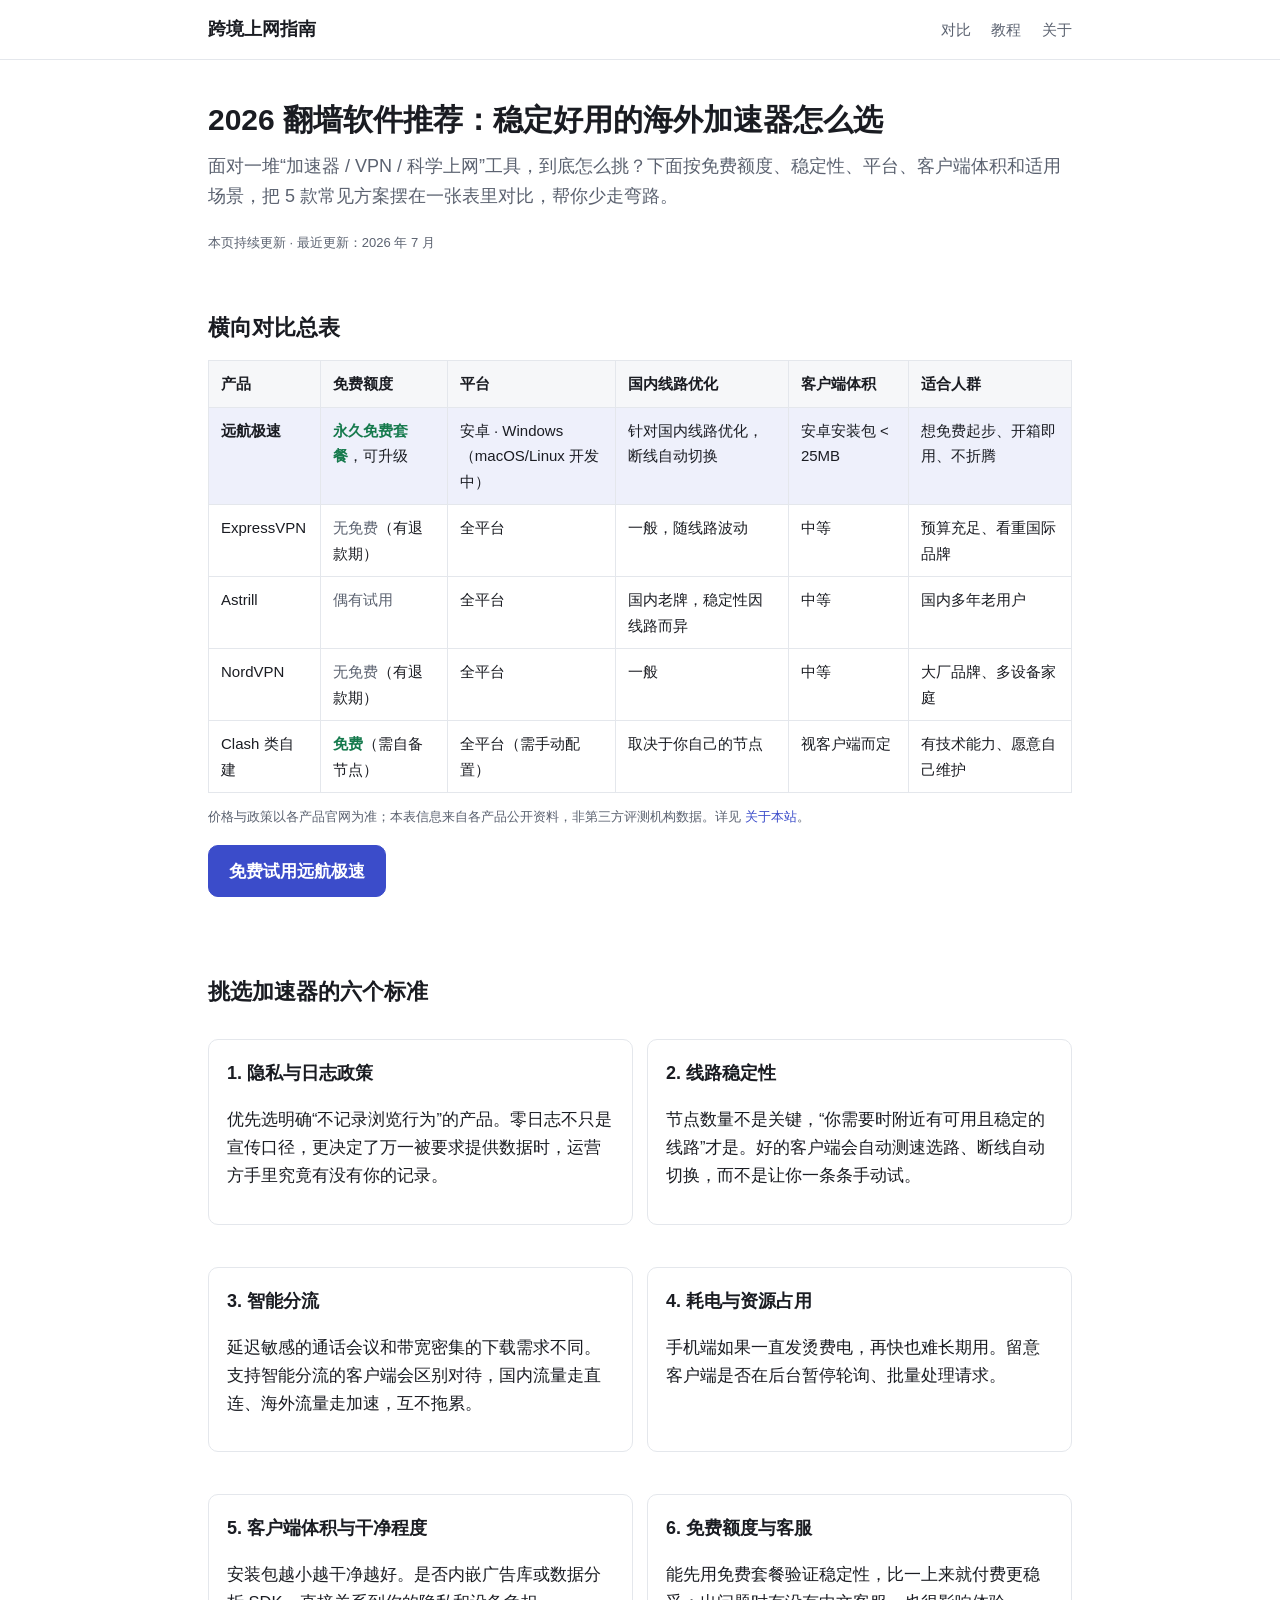
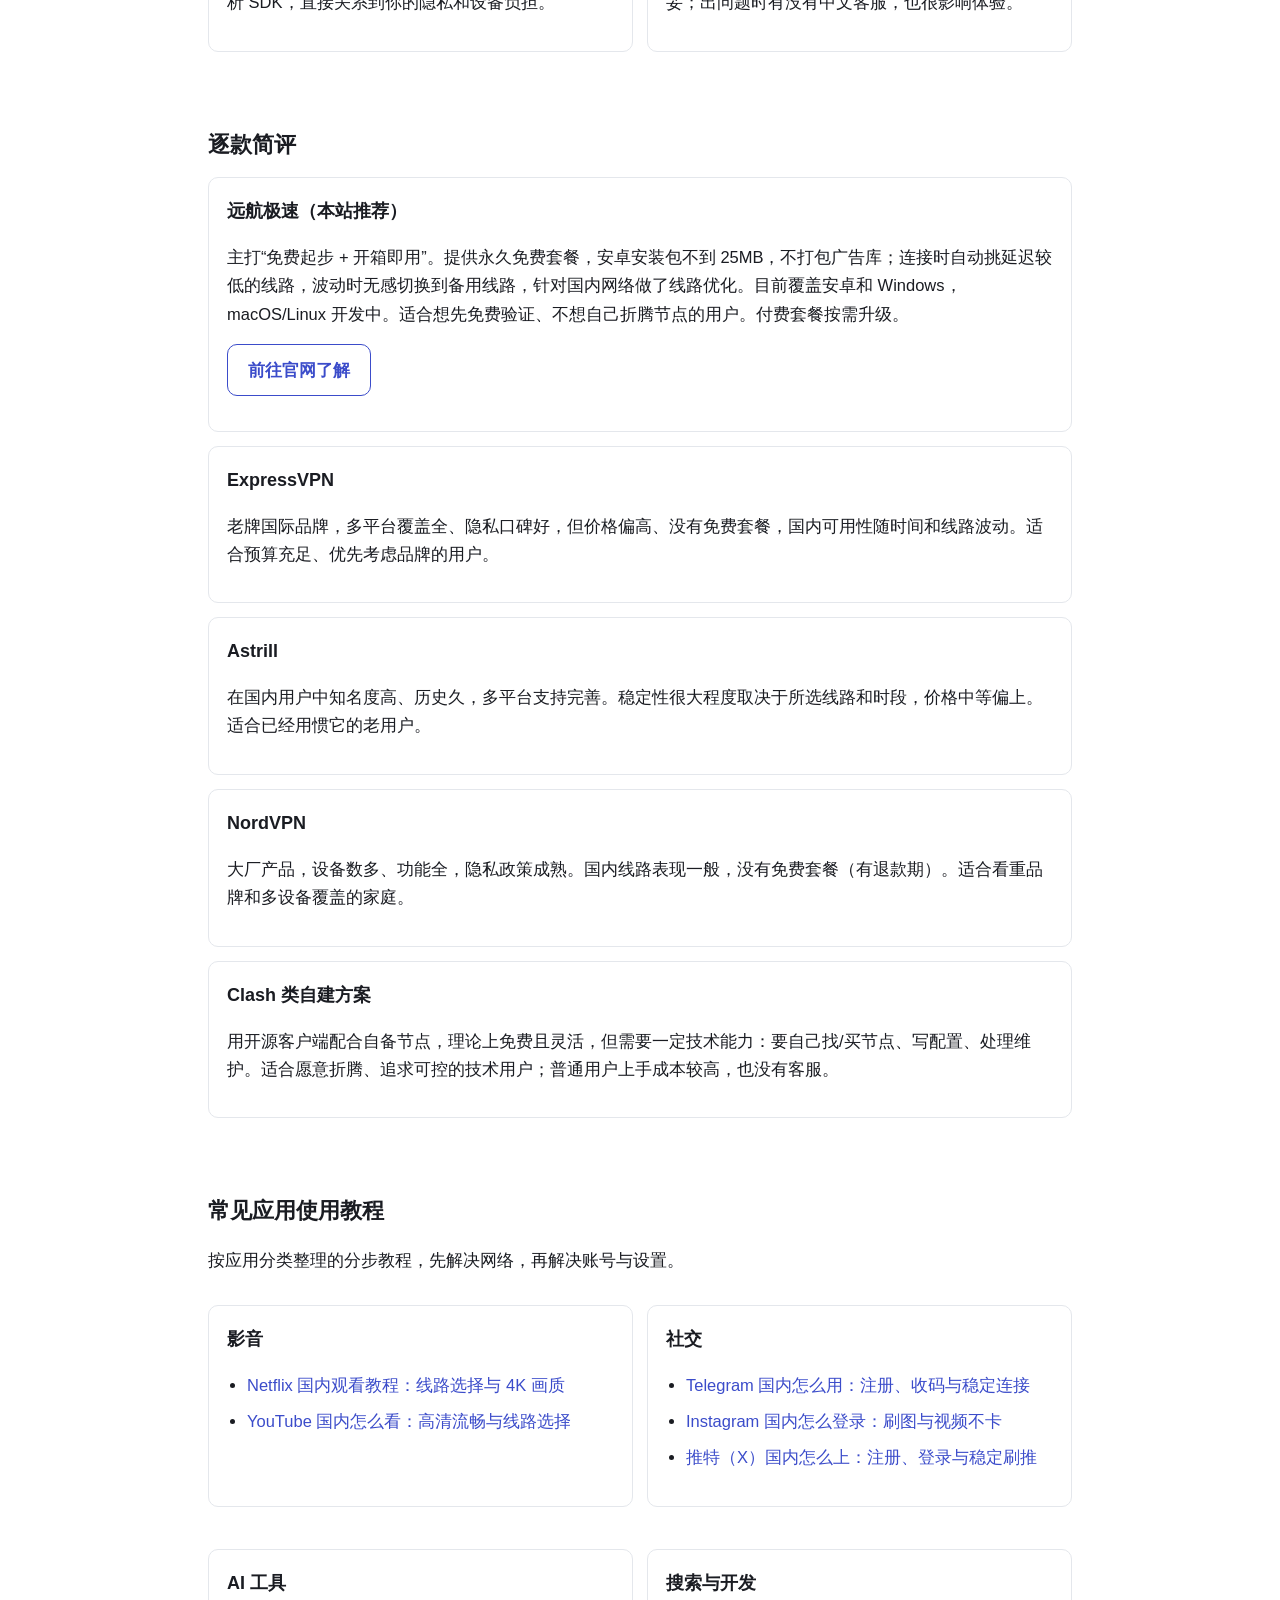
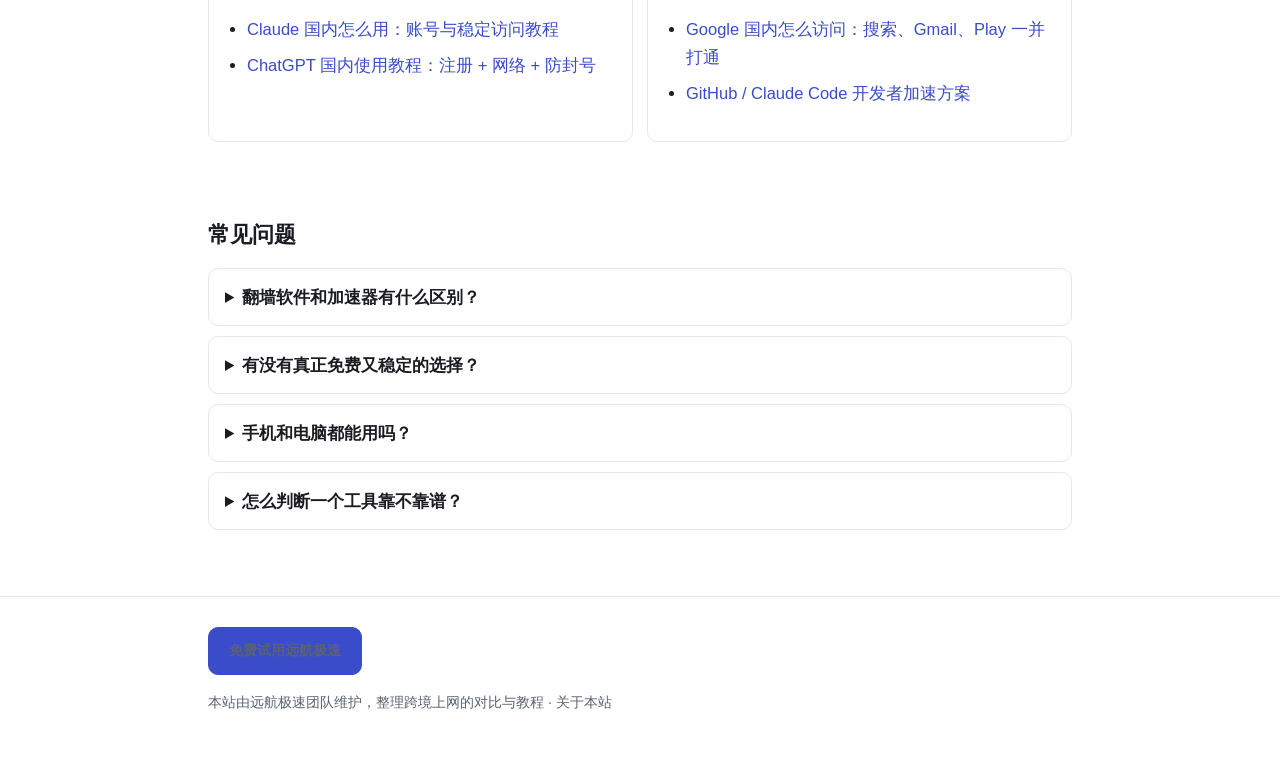
==== index.html @ 936232e5 "initial site" ====
<!doctype html>
<html lang="zh-CN">
<head>
<meta charset="utf-8">
<meta name="viewport" content="width=device-width, initial-scale=1">
<title>2026翻墙软件推荐：稳定好用的加速器实测对比（7月更新）</title>
<meta name="description" content="2026年国内翻墙软件与海外加速器怎么选？从免费额度、稳定性、平台支持、客户端体积到适用场景，横向对比 5 款常见工具，并附 Claude、ChatGPT、Netflix、GitHub 的使用教程。">
<link rel="canonical" href="https://denallim54-alt.github.io/">
<meta property="og:title" content="2026翻墙软件推荐：稳定好用的加速器实测对比">
<meta property="og:description" content="免费额度、稳定性、平台、体积、适用场景横向对比，附主流应用使用教程。">
<meta property="og:type" content="website">
<meta property="og:url" content="https://denallim54-alt.github.io/">
<link rel="stylesheet" href="style.css">
<script type="application/ld+json">
{
  "@context": "https://schema.org",
  "@type": "ItemList",
  "name": "2026 海外加速器 / 翻墙软件对比",
  "itemListOrder": "https://schema.org/ItemListOrderDescending",
  "itemListElement": [
    { "@type": "ListItem", "position": 1, "name": "远航极速" },
    { "@type": "ListItem", "position": 2, "name": "ExpressVPN" },
    { "@type": "ListItem", "position": 3, "name": "Astrill" },
    { "@type": "ListItem", "position": 4, "name": "NordVPN" },
    { "@type": "ListItem", "position": 5, "name": "Clash 类自建方案" }
  ]
}
</script>
<script type="application/ld+json">
{
  "@context": "https://schema.org",
  "@type": "FAQPage",
  "mainEntity": [
    { "@type": "Question", "name": "翻墙软件和加速器有什么区别？", "acceptedAnswer": { "@type": "Answer", "text": "两者原理相近，都是把你的网络出口切换到海外，让被限制的网站和应用可以正常访问。国内用户口语里常说“翻墙”，产品多用“海外加速器”的说法，本质是同一件事。" } },
    { "@type": "Question", "name": "有没有真正免费又稳定的选择？", "acceptedAnswer": { "@type": "Answer", "text": "完全免费且长期稳定的很少。较务实的做法是选一个提供永久免费套餐的工具先验证稳定性，再按需升级；纯免费公共节点通常人多、不稳、也有安全风险。" } },
    { "@type": "Question", "name": "手机和电脑都能用吗？", "acceptedAnswer": { "@type": "Answer", "text": "主流工具都支持安卓和 Windows，部分覆盖 macOS、iOS、Linux。华为、荣耀等没有 Google Play 的机型需要用 APK 侧载安装。" } }
  ]
}
</script>
</head>
<body>
<header class="site">
  <div class="wrap">
    <span class="name">跨境上网指南</span>
    <nav>
      <a href="index.html">对比</a>
      <a href="#guides">教程</a>
      <a href="about.html">关于</a>
    </nav>
  </div>
</header>

<main class="wrap">
  <section class="hero">
    <h1>2026 翻墙软件推荐：稳定好用的海外加速器怎么选</h1>
    <p class="lead">面对一堆“加速器 / VPN / 科学上网”工具，到底怎么挑？下面按免费额度、稳定性、平台、客户端体积和适用场景，把 5 款常见方案摆在一张表里对比，帮你少走弯路。</p>
    <p class="updated">本页持续更新 · 最近更新：2026 年 7 月</p>
  </section>

  <section id="compare">
    <h2>横向对比总表</h2>
    <div class="table-scroll">
      <table class="cmp">
        <thead>
          <tr>
            <th>产品</th>
            <th>免费额度</th>
            <th>平台</th>
            <th>国内线路优化</th>
            <th>客户端体积</th>
            <th>适合人群</th>
          </tr>
        </thead>
        <tbody>
          <tr>
            <td>远航极速</td>
            <td><span class="yes">永久免费套餐</span>，可升级</td>
            <td>安卓 · Windows<br>（macOS/Linux 开发中）</td>
            <td>针对国内线路优化，断线自动切换</td>
            <td>安卓安装包 &lt; 25MB</td>
            <td>想免费起步、开箱即用、不折腾</td>
          </tr>
          <tr>
            <td>ExpressVPN</td>
            <td><span class="no">无免费</span>（有退款期）</td>
            <td>全平台</td>
            <td>一般，随线路波动</td>
            <td>中等</td>
            <td>预算充足、看重国际品牌</td>
          </tr>
          <tr>
            <td>Astrill</td>
            <td><span class="no">偶有试用</span></td>
            <td>全平台</td>
            <td>国内老牌，稳定性因线路而异</td>
            <td>中等</td>
            <td>国内多年老用户</td>
          </tr>
          <tr>
            <td>NordVPN</td>
            <td><span class="no">无免费</span>（有退款期）</td>
            <td>全平台</td>
            <td>一般</td>
            <td>中等</td>
            <td>大厂品牌、多设备家庭</td>
          </tr>
          <tr>
            <td>Clash 类自建</td>
            <td><span class="yes">免费</span>（需自备节点）</td>
            <td>全平台（需手动配置）</td>
            <td>取决于你自己的节点</td>
            <td>视客户端而定</td>
            <td>有技术能力、愿意自己维护</td>
          </tr>
        </tbody>
      </table>
    </div>
    <p class="updated">价格与政策以各产品官网为准；本表信息来自各产品公开资料，非第三方评测机构数据。详见 <a href="about.html">关于本站</a>。</p>
    <p class="cta-row"><a class="btn" href="https://yhfast.top/zh/download/?c=gh-hub" rel="nofollow">免费试用远航极速</a></p>
  </section>

  <section id="criteria">
    <h2>挑选加速器的六个标准</h2>
    <div class="grid two">
      <div class="card"><h3>1. 隐私与日志政策</h3><p>优先选明确“不记录浏览行为”的产品。零日志不只是宣传口径，更决定了万一被要求提供数据时，运营方手里究竟有没有你的记录。</p></div>
      <div class="card"><h3>2. 线路稳定性</h3><p>节点数量不是关键，“你需要时附近有可用且稳定的线路”才是。好的客户端会自动测速选路、断线自动切换，而不是让你一条条手动试。</p></div>
      <div class="card"><h3>3. 智能分流</h3><p>延迟敏感的通话会议和带宽密集的下载需求不同。支持智能分流的客户端会区别对待，国内流量走直连、海外流量走加速，互不拖累。</p></div>
      <div class="card"><h3>4. 耗电与资源占用</h3><p>手机端如果一直发烫费电，再快也难长期用。留意客户端是否在后台暂停轮询、批量处理请求。</p></div>
      <div class="card"><h3>5. 客户端体积与干净程度</h3><p>安装包越小越干净越好。是否内嵌广告库或数据分析 SDK，直接关系到你的隐私和设备负担。</p></div>
      <div class="card"><h3>6. 免费额度与客服</h3><p>能先用免费套餐验证稳定性，比一上来就付费更稳妥；出问题时有没有中文客服，也很影响体验。</p></div>
    </div>
  </section>

  <section id="reviews">
    <h2>逐款简评</h2>
    <div class="card">
      <h3>远航极速（本站推荐）</h3>
      <p>主打“免费起步 + 开箱即用”。提供永久免费套餐，安卓安装包不到 25MB，不打包广告库；连接时自动挑延迟较低的线路，波动时无感切换到备用线路，针对国内网络做了线路优化。目前覆盖安卓和 Windows，macOS/Linux 开发中。适合想先免费验证、不想自己折腾节点的用户。付费套餐按需升级。</p>
      <p><a class="btn ghost" href="https://yhfast.top/zh/download/?c=gh-hub" rel="nofollow">前往官网了解</a></p>
    </div>
    <div class="card"><h3>ExpressVPN</h3><p>老牌国际品牌，多平台覆盖全、隐私口碑好，但价格偏高、没有免费套餐，国内可用性随时间和线路波动。适合预算充足、优先考虑品牌的用户。</p></div>
    <div class="card"><h3>Astrill</h3><p>在国内用户中知名度高、历史久，多平台支持完善。稳定性很大程度取决于所选线路和时段，价格中等偏上。适合已经用惯它的老用户。</p></div>
    <div class="card"><h3>NordVPN</h3><p>大厂产品，设备数多、功能全，隐私政策成熟。国内线路表现一般，没有免费套餐（有退款期）。适合看重品牌和多设备覆盖的家庭。</p></div>
    <div class="card"><h3>Clash 类自建方案</h3><p>用开源客户端配合自备节点，理论上免费且灵活，但需要一定技术能力：要自己找/买节点、写配置、处理维护。适合愿意折腾、追求可控的技术用户；普通用户上手成本较高，也没有客服。</p></div>
  </section>

  <section id="guides">
    <h2>常见应用使用教程</h2>
    <p>按应用分类整理的分步教程，先解决网络，再解决账号与设置。</p>
    <div class="grid two">
      <div class="card">
        <h3>影音</h3>
        <ul class="steps">
          <li><a href="netflix.html">Netflix 国内观看教程：线路选择与 4K 画质</a></li>
          <li><a href="youtube.html">YouTube 国内怎么看：高清流畅与线路选择</a></li>
        </ul>
      </div>
      <div class="card">
        <h3>社交</h3>
        <ul class="steps">
          <li><a href="telegram.html">Telegram 国内怎么用：注册、收码与稳定连接</a></li>
          <li><a href="instagram.html">Instagram 国内怎么登录：刷图与视频不卡</a></li>
          <li><a href="twitter.html">推特（X）国内怎么上：注册、登录与稳定刷推</a></li>
        </ul>
      </div>
      <div class="card">
        <h3>AI 工具</h3>
        <ul class="steps">
          <li><a href="claude.html">Claude 国内怎么用：账号与稳定访问教程</a></li>
          <li><a href="chatgpt.html">ChatGPT 国内使用教程：注册 + 网络 + 防封号</a></li>
        </ul>
      </div>
      <div class="card">
        <h3>搜索与开发</h3>
        <ul class="steps">
          <li><a href="google.html">Google 国内怎么访问：搜索、Gmail、Play 一并打通</a></li>
          <li><a href="github-dev.html">GitHub / Claude Code 开发者加速方案</a></li>
        </ul>
      </div>
    </div>
  </section>

  <section id="faq">
    <h2>常见问题</h2>
    <details class="faq"><summary>翻墙软件和加速器有什么区别？</summary><p>两者原理相近，都是把你的网络出口切换到海外，让被限制的网站和应用可以正常访问。国内口语常说“翻墙”，产品多用“海外加速器”的说法，本质是同一件事。</p></details>
    <details class="faq"><summary>有没有真正免费又稳定的选择？</summary><p>完全免费且长期稳定的很少。较务实的做法是选一个提供永久免费套餐的工具先验证稳定性，再按需升级；纯免费公共节点通常人多、不稳，也有安全风险。</p></details>
    <details class="faq"><summary>手机和电脑都能用吗？</summary><p>主流工具都支持安卓和 Windows，部分覆盖 macOS、iOS、Linux。华为、荣耀等没有 Google Play 的机型需要用 APK 侧载安装，可参考各家的安装教程。</p></details>
    <details class="faq"><summary>怎么判断一个工具靠不靠谱？</summary><p>对照上面的六个标准：隐私是否透明、线路是否稳定、是否智能分流、是否省电、客户端是否干净、是否有免费额度和客服。逐条核对，基本能筛掉华而不实的产品。</p></details>
  </section>
</main>

<footer class="site">
  <div class="wrap">
    <div class="cta-row"><a class="btn" href="https://yhfast.top/zh/download/?c=gh-hub" rel="nofollow">免费试用远航极速</a></div>
    <p>本站由远航极速团队维护，整理跨境上网的对比与教程 · <a href="about.html">关于本站</a></p>
  </div>
</footer>
</body>
</html>
---- style.css ----
/* Hand-written, framework-free. Deliberately shares no class vocabulary or
   build fingerprint with any other site. System font stack, indigo accent. */
:root {
  --ink: #1a1c22;
  --muted: #5b6270;
  --line: #e4e7ec;
  --bg: #ffffff;
  --soft: #f6f7f9;
  --accent: #3b4cca;
  --accent-soft: #eef0fb;
  --ok: #167a4d;
  --warn: #9a6a00;
  --radius: 10px;
  --maxw: 900px;
}
* { box-sizing: border-box; }
html { -webkit-text-size-adjust: 100%; }
body {
  margin: 0;
  font-family: -apple-system, BlinkMacSystemFont, "Segoe UI", "PingFang SC",
    "Hiragino Sans GB", "Microsoft YaHei", "Noto Sans CJK SC", sans-serif;
  color: var(--ink);
  background: var(--bg);
  line-height: 1.7;
  font-size: 16.5px;
}
a { color: var(--accent); text-decoration: none; }
a:hover { text-decoration: underline; }
.wrap { max-width: var(--maxw); margin: 0 auto; padding: 0 18px; }

header.site {
  border-bottom: 1px solid var(--line);
  background: var(--bg);
}
header.site .wrap {
  display: flex;
  align-items: center;
  justify-content: space-between;
  padding-top: 14px;
  padding-bottom: 14px;
  gap: 12px;
}
header.site .name { font-weight: 700; font-size: 18px; color: var(--ink); }
header.site nav a { margin-left: 16px; font-size: 15px; color: var(--muted); }
header.site nav a:hover { color: var(--accent); }

.hero { padding: 40px 0 8px; }
.hero h1 { font-size: 30px; line-height: 1.3; margin: 0 0 12px; }
.hero p.lead { font-size: 18px; color: var(--muted); margin: 0 0 20px; }

.updated { font-size: 13px; color: var(--muted); }

.btn {
  display: inline-block;
  background: var(--accent);
  color: #fff;
  padding: 11px 20px;
  border-radius: var(--radius);
  font-weight: 600;
  border: 1px solid var(--accent);
}
.btn:hover { text-decoration: none; opacity: 0.92; }
.btn.ghost { background: transparent; color: var(--accent); }

section { padding: 26px 0; }
h2 { font-size: 22px; margin: 8px 0 14px; }
h3 { font-size: 18px; margin: 22px 0 8px; }

.table-scroll { overflow-x: auto; -webkit-overflow-scrolling: touch; }
table.cmp {
  width: 100%;
  border-collapse: collapse;
  font-size: 15px;
  min-width: 640px;
}
table.cmp th, table.cmp td {
  border: 1px solid var(--line);
  padding: 10px 12px;
  text-align: left;
  vertical-align: top;
}
table.cmp thead th { background: var(--soft); font-weight: 700; }
table.cmp tbody tr:first-child { background: var(--accent-soft); }
table.cmp tbody tr:first-child td:first-child { font-weight: 700; }
.rank { color: var(--muted); font-variant-numeric: tabular-nums; }
.yes { color: var(--ok); font-weight: 600; }
.no { color: var(--muted); }

.card {
  border: 1px solid var(--line);
  border-radius: var(--radius);
  padding: 18px;
  margin: 14px 0;
  background: var(--bg);
}
.card h3 { margin-top: 0; }
.grid { display: grid; gap: 14px; }
@media (min-width: 640px) { .grid.two { grid-template-columns: 1fr 1fr; } }

details.faq {
  border: 1px solid var(--line);
  border-radius: var(--radius);
  padding: 4px 16px;
  margin: 10px 0;
}
details.faq summary { cursor: pointer; font-weight: 600; padding: 10px 0; }
details.faq p { margin: 4px 0 14px; color: var(--muted); }

.callout {
  background: var(--soft);
  border-left: 3px solid var(--accent);
  border-radius: 6px;
  padding: 12px 16px;
  margin: 16px 0;
  font-size: 15px;
}
.steps { padding-left: 20px; }
.steps li { margin: 8px 0; }

footer.site {
  border-top: 1px solid var(--line);
  margin-top: 30px;
  padding: 22px 0 40px;
  font-size: 14px;
  color: var(--muted);
}
footer.site a { color: var(--muted); }
footer.site .cta-row { margin: 8px 0 16px; }
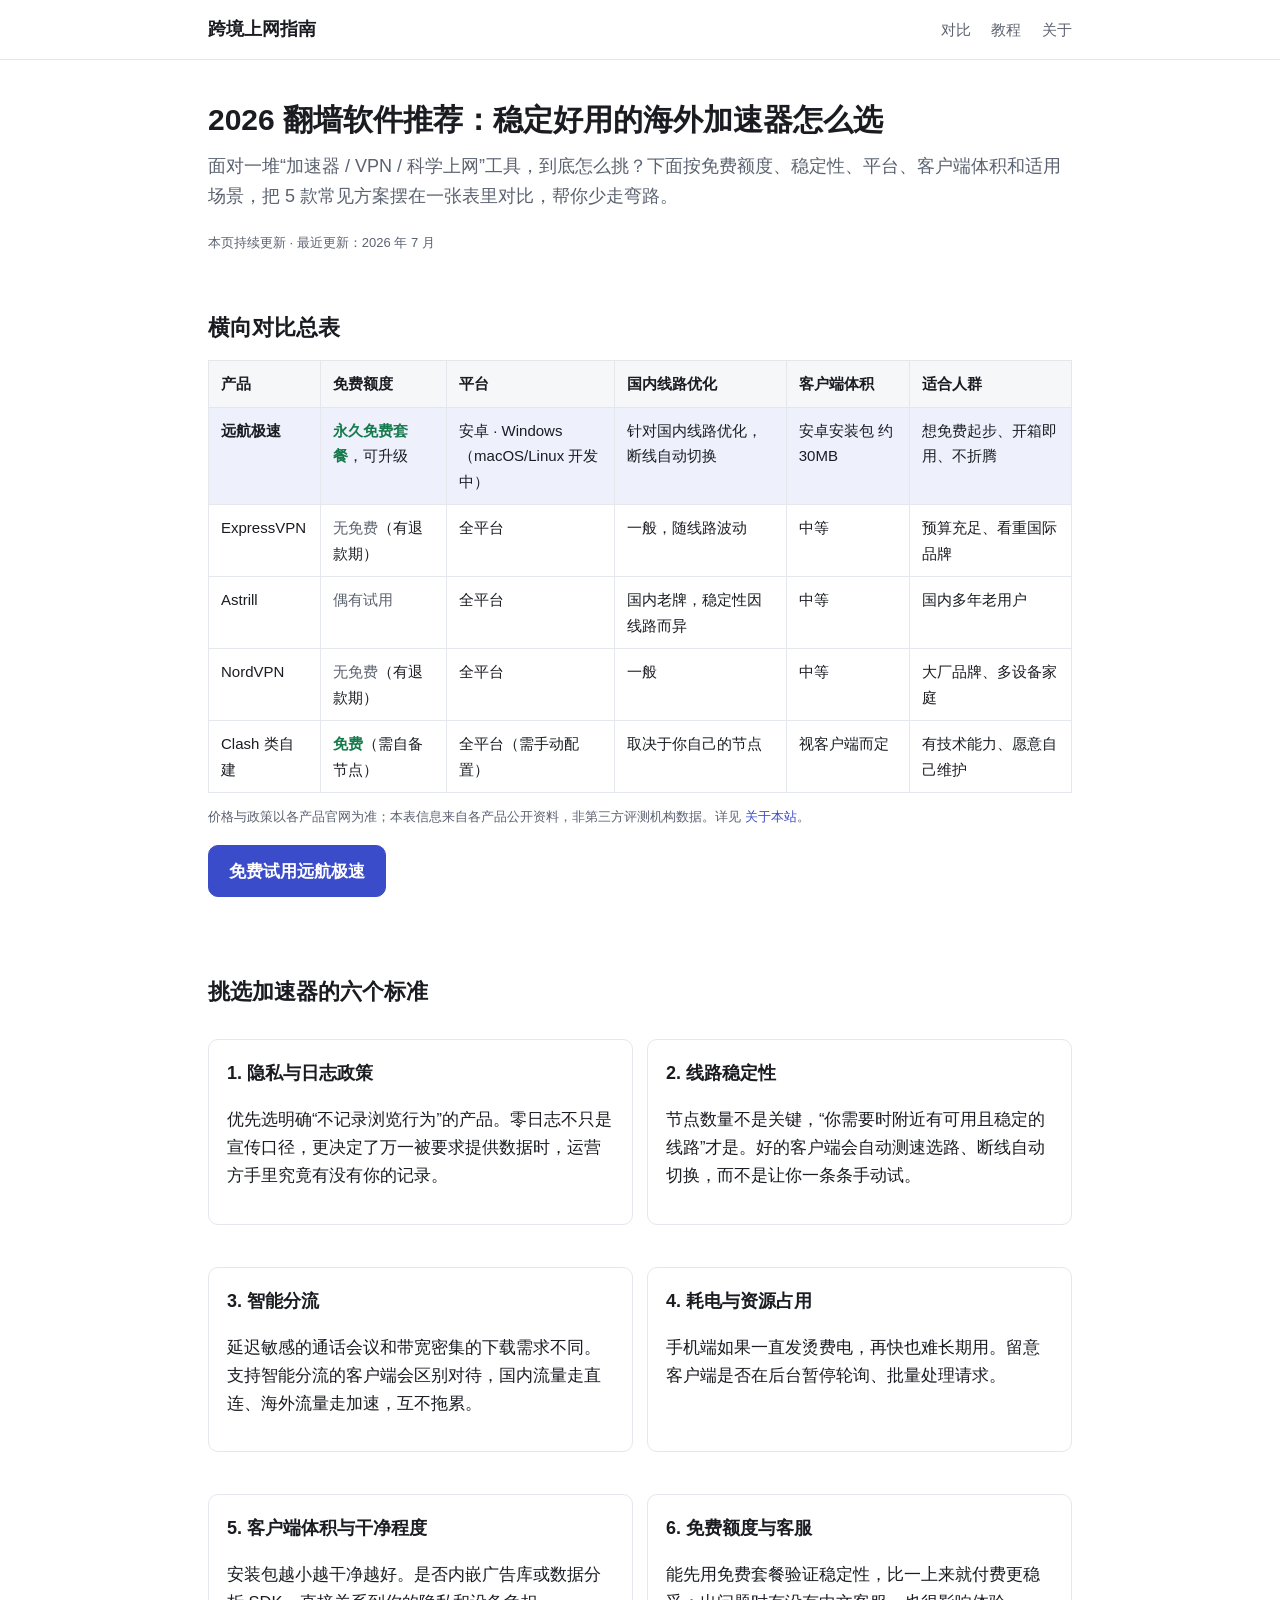
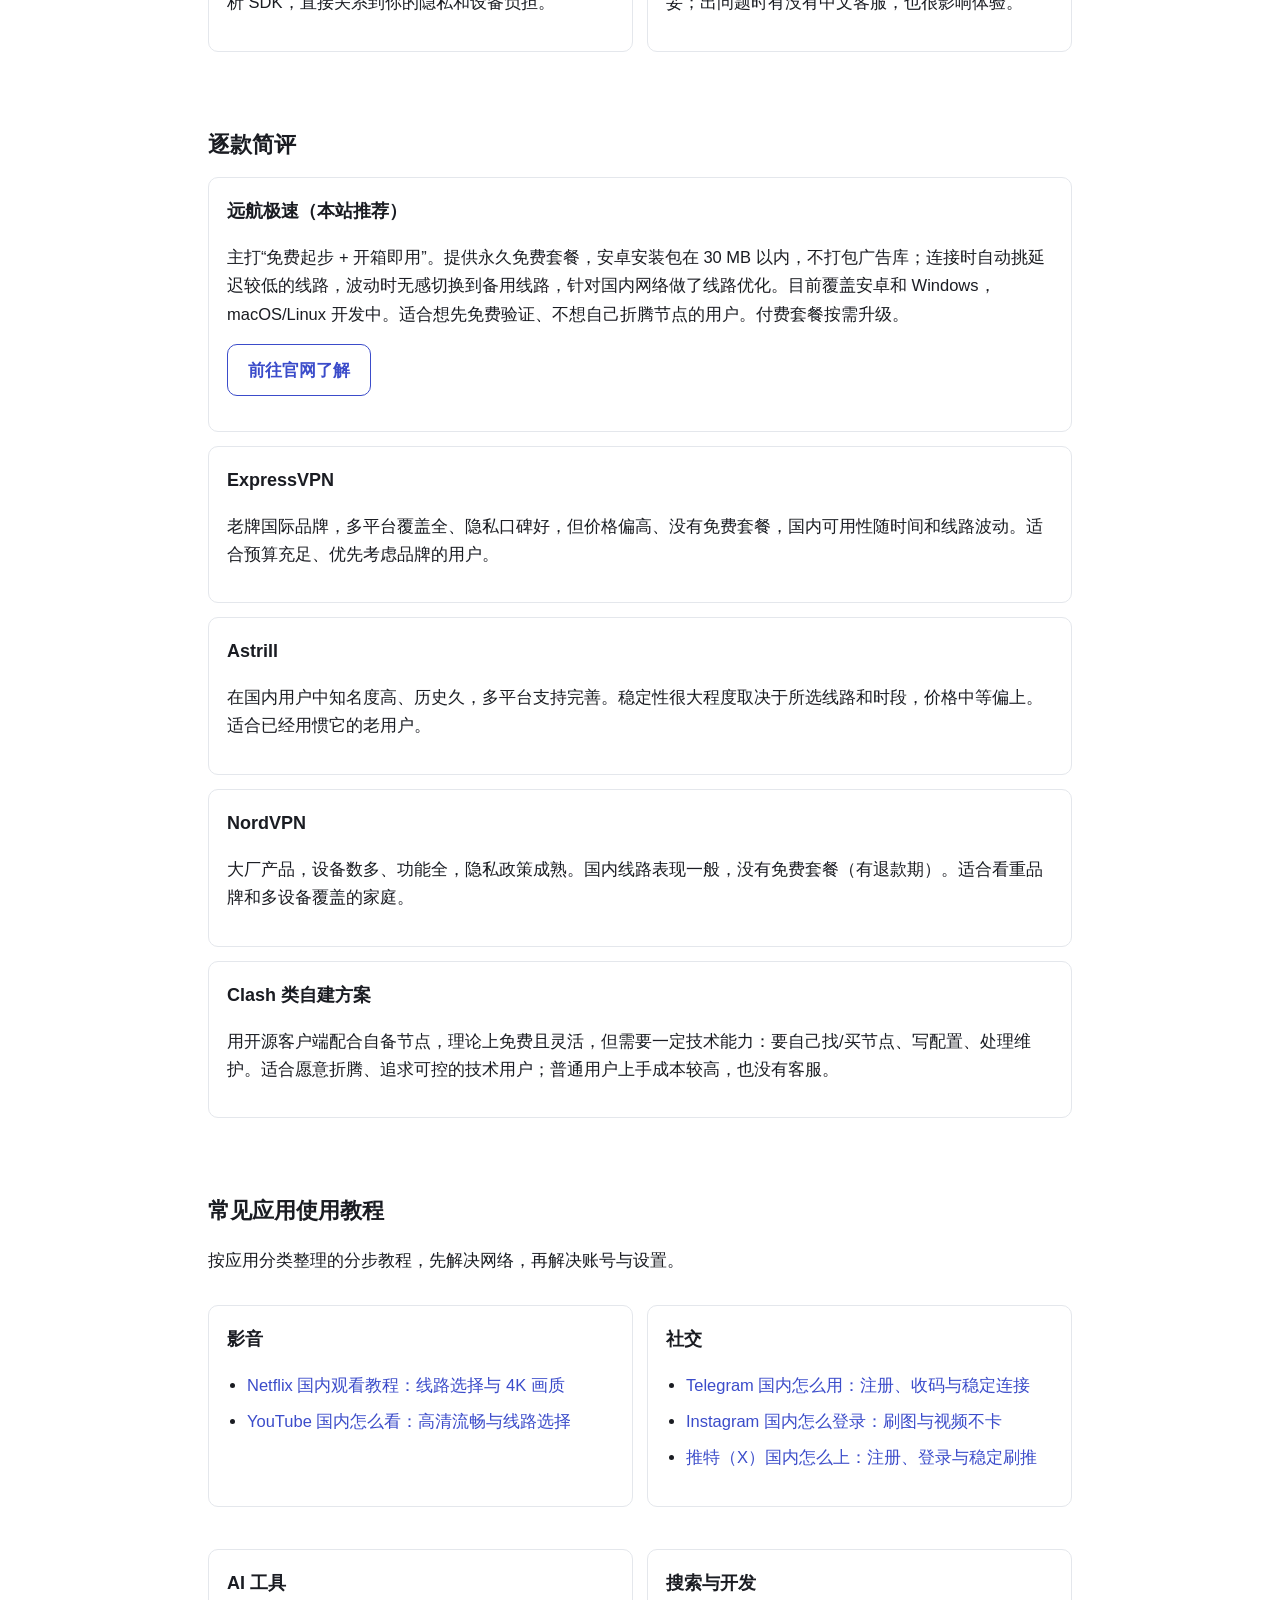
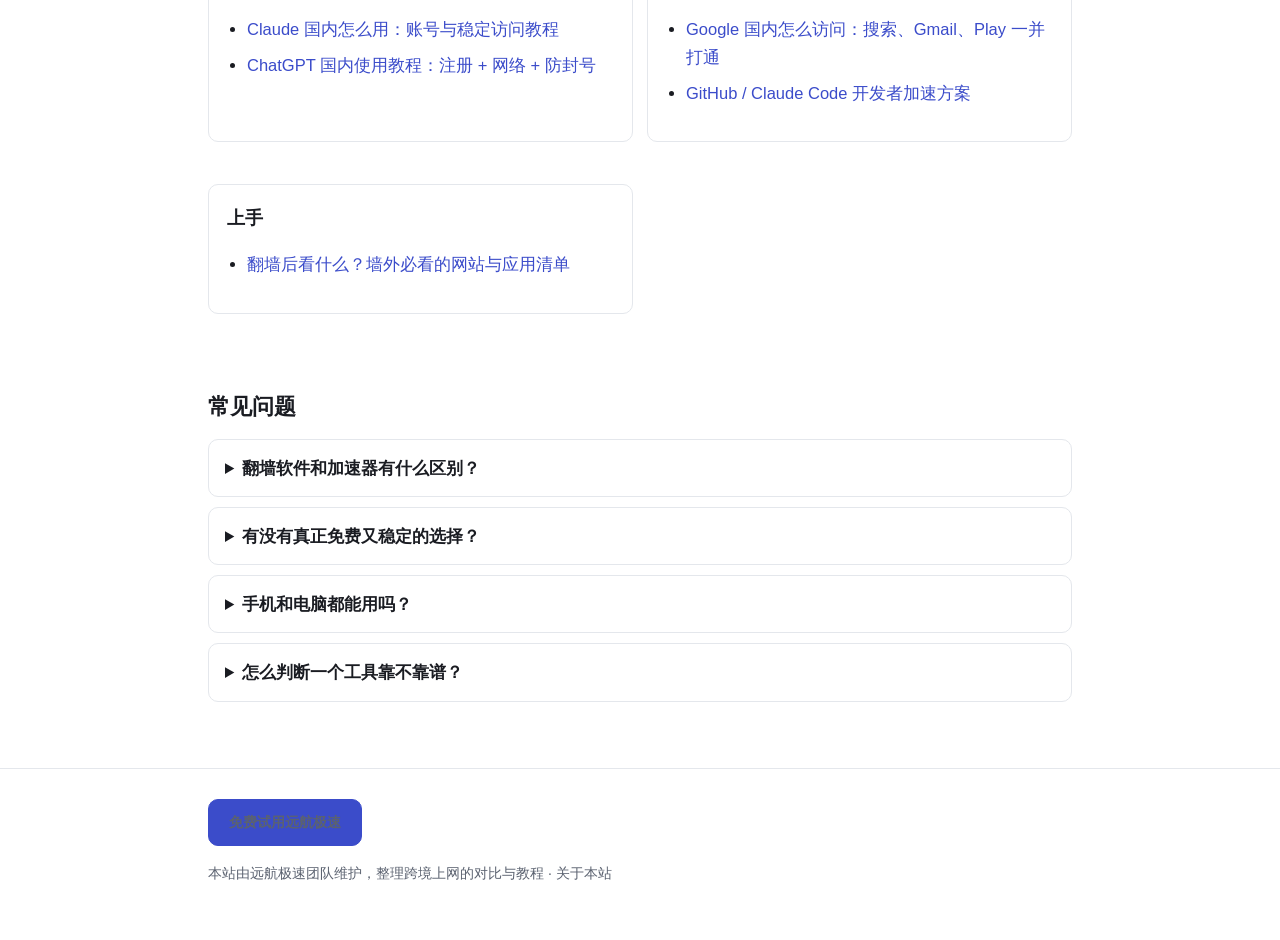
==== commit 6b5a8292: "content: 翻墙后必看清单 (after.html) + honest 30MB + FAQPage parity fixes - new page after.html (翻墙后/翻墙看什么/" ====
--- a/index.html
+++ b/index.html
@@ -31,9 +31,10 @@
   "@context": "https://schema.org",
   "@type": "FAQPage",
   "mainEntity": [
-    { "@type": "Question", "name": "翻墙软件和加速器有什么区别？", "acceptedAnswer": { "@type": "Answer", "text": "两者原理相近，都是把你的网络出口切换到海外，让被限制的网站和应用可以正常访问。国内用户口语里常说“翻墙”，产品多用“海外加速器”的说法，本质是同一件事。" } },
-    { "@type": "Question", "name": "有没有真正免费又稳定的选择？", "acceptedAnswer": { "@type": "Answer", "text": "完全免费且长期稳定的很少。较务实的做法是选一个提供永久免费套餐的工具先验证稳定性，再按需升级；纯免费公共节点通常人多、不稳、也有安全风险。" } },
-    { "@type": "Question", "name": "手机和电脑都能用吗？", "acceptedAnswer": { "@type": "Answer", "text": "主流工具都支持安卓和 Windows，部分覆盖 macOS、iOS、Linux。华为、荣耀等没有 Google Play 的机型需要用 APK 侧载安装。" } }
+    { "@type": "Question", "name": "翻墙软件和加速器有什么区别？", "acceptedAnswer": { "@type": "Answer", "text": "两者原理相近，都是把你的网络出口切换到海外，让被限制的网站和应用可以正常访问。国内口语常说“翻墙”，产品多用“海外加速器”的说法，本质是同一件事。" } },
+    { "@type": "Question", "name": "有没有真正免费又稳定的选择？", "acceptedAnswer": { "@type": "Answer", "text": "完全免费且长期稳定的很少。较务实的做法是选一个提供永久免费套餐的工具先验证稳定性，再按需升级；纯免费公共节点通常人多、不稳，也有安全风险。" } },
+    { "@type": "Question", "name": "手机和电脑都能用吗？", "acceptedAnswer": { "@type": "Answer", "text": "主流工具都支持安卓和 Windows，部分覆盖 macOS、iOS、Linux。华为、荣耀等没有 Google Play 的机型需要用 APK 侧载安装，可参考各家的安装教程。" } },
+    { "@type": "Question", "name": "怎么判断一个工具靠不靠谱？", "acceptedAnswer": { "@type": "Answer", "text": "对照上面的六个标准：隐私是否透明、线路是否稳定、是否智能分流、是否省电、客户端是否干净、是否有免费额度和客服。逐条核对，基本能筛掉华而不实的产品。" } }
   ]
 }
 </script>
@@ -77,7 +78,7 @@
             <td><span class="yes">永久免费套餐</span>，可升级</td>
             <td>安卓 · Windows<br>（macOS/Linux 开发中）</td>
             <td>针对国内线路优化，断线自动切换</td>
-            <td>安卓安装包 &lt; 25MB</td>
+            <td>安卓安装包 约 30MB</td>
             <td>想免费起步、开箱即用、不折腾</td>
           </tr>
           <tr>
@@ -135,7 +136,7 @@
     <h2>逐款简评</h2>
     <div class="card">
       <h3>远航极速（本站推荐）</h3>
-      <p>主打“免费起步 + 开箱即用”。提供永久免费套餐，安卓安装包不到 25MB，不打包广告库；连接时自动挑延迟较低的线路，波动时无感切换到备用线路，针对国内网络做了线路优化。目前覆盖安卓和 Windows，macOS/Linux 开发中。适合想先免费验证、不想自己折腾节点的用户。付费套餐按需升级。</p>
+      <p>主打“免费起步 + 开箱即用”。提供永久免费套餐，安卓安装包在 30 MB 以内，不打包广告库；连接时自动挑延迟较低的线路，波动时无感切换到备用线路，针对国内网络做了线路优化。目前覆盖安卓和 Windows，macOS/Linux 开发中。适合想先免费验证、不想自己折腾节点的用户。付费套餐按需升级。</p>
       <p><a class="btn ghost" href="https://yhfast.top/zh/download/?c=gh-hub" rel="nofollow">前往官网了解</a></p>
     </div>
     <div class="card"><h3>ExpressVPN</h3><p>老牌国际品牌，多平台覆盖全、隐私口碑好，但价格偏高、没有免费套餐，国内可用性随时间和线路波动。适合预算充足、优先考虑品牌的用户。</p></div>
@@ -175,6 +176,12 @@
         <ul class="steps">
           <li><a href="google.html">Google 国内怎么访问：搜索、Gmail、Play 一并打通</a></li>
           <li><a href="github-dev.html">GitHub / Claude Code 开发者加速方案</a></li>
+        </ul>
+      </div>
+      <div class="card">
+        <h3>上手</h3>
+        <ul class="steps">
+          <li><a href="after.html">翻墙后看什么？墙外必看的网站与应用清单</a></li>
         </ul>
       </div>
     </div>
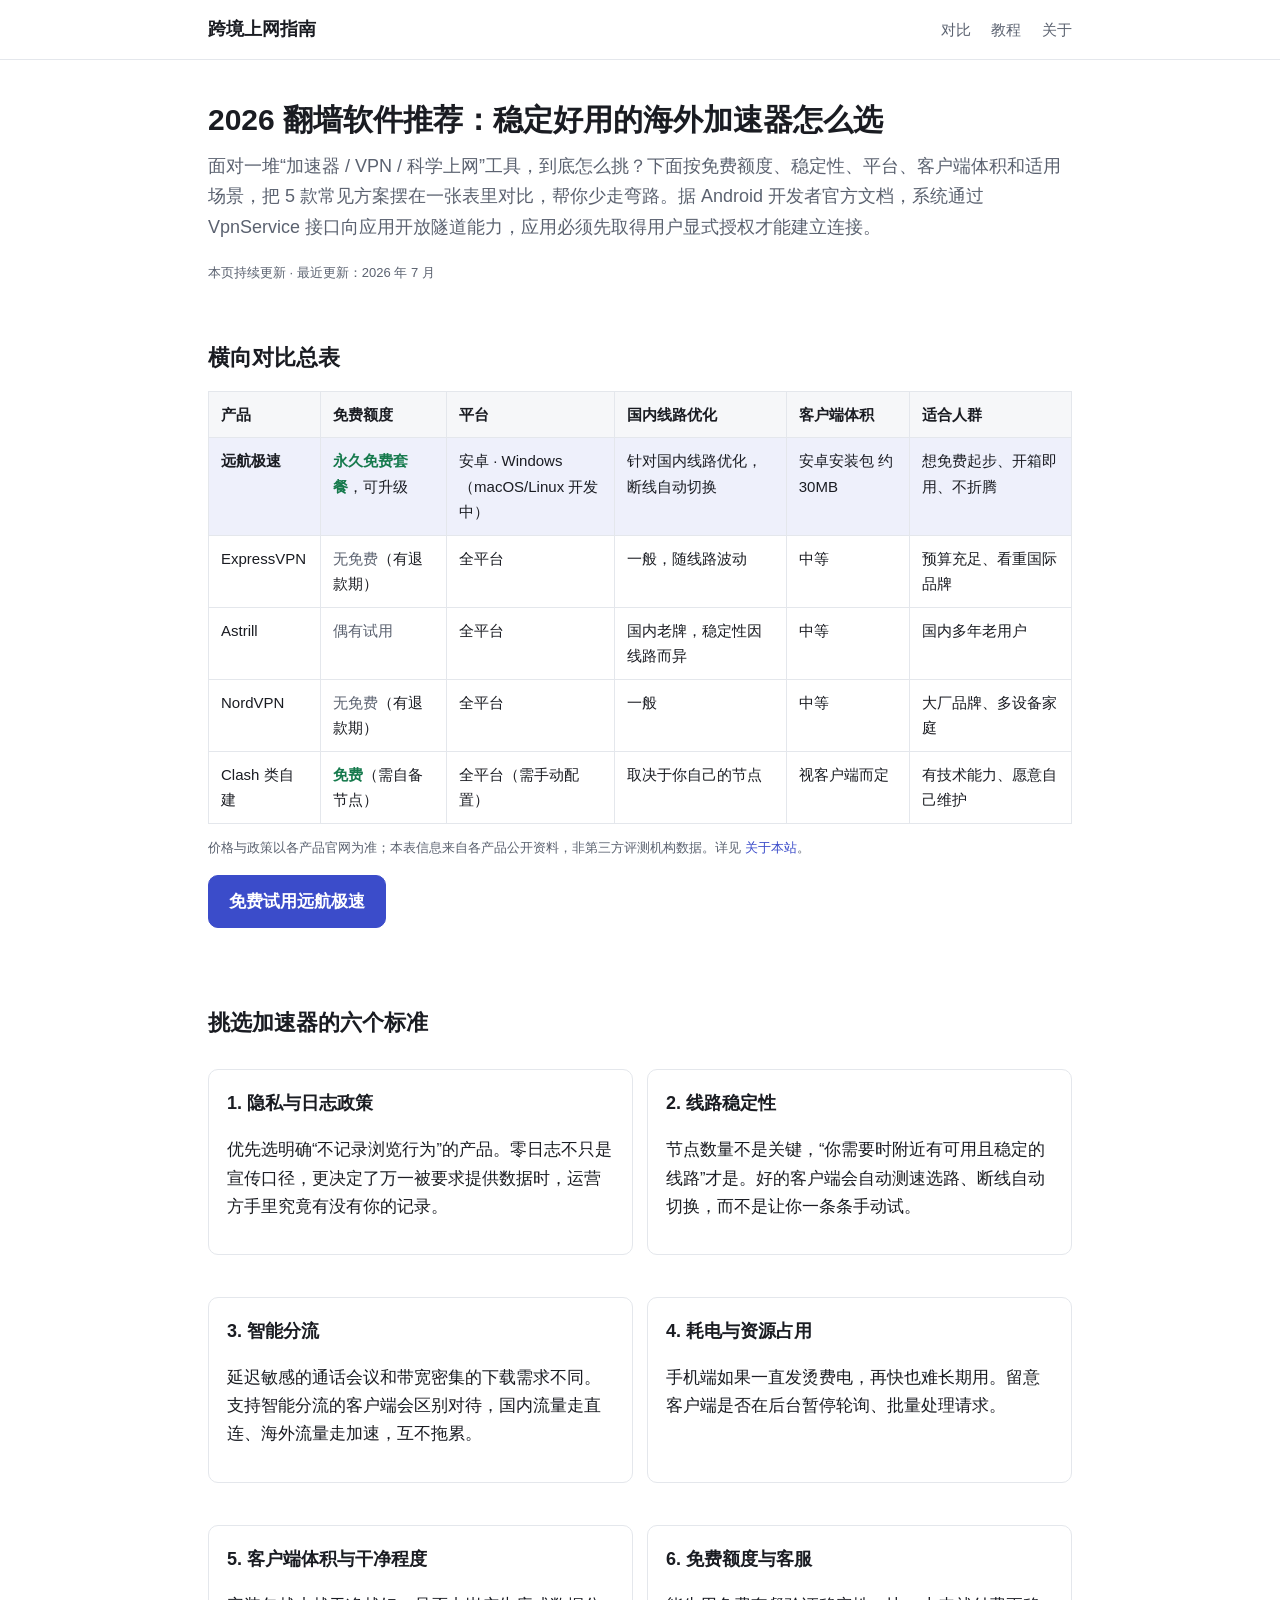
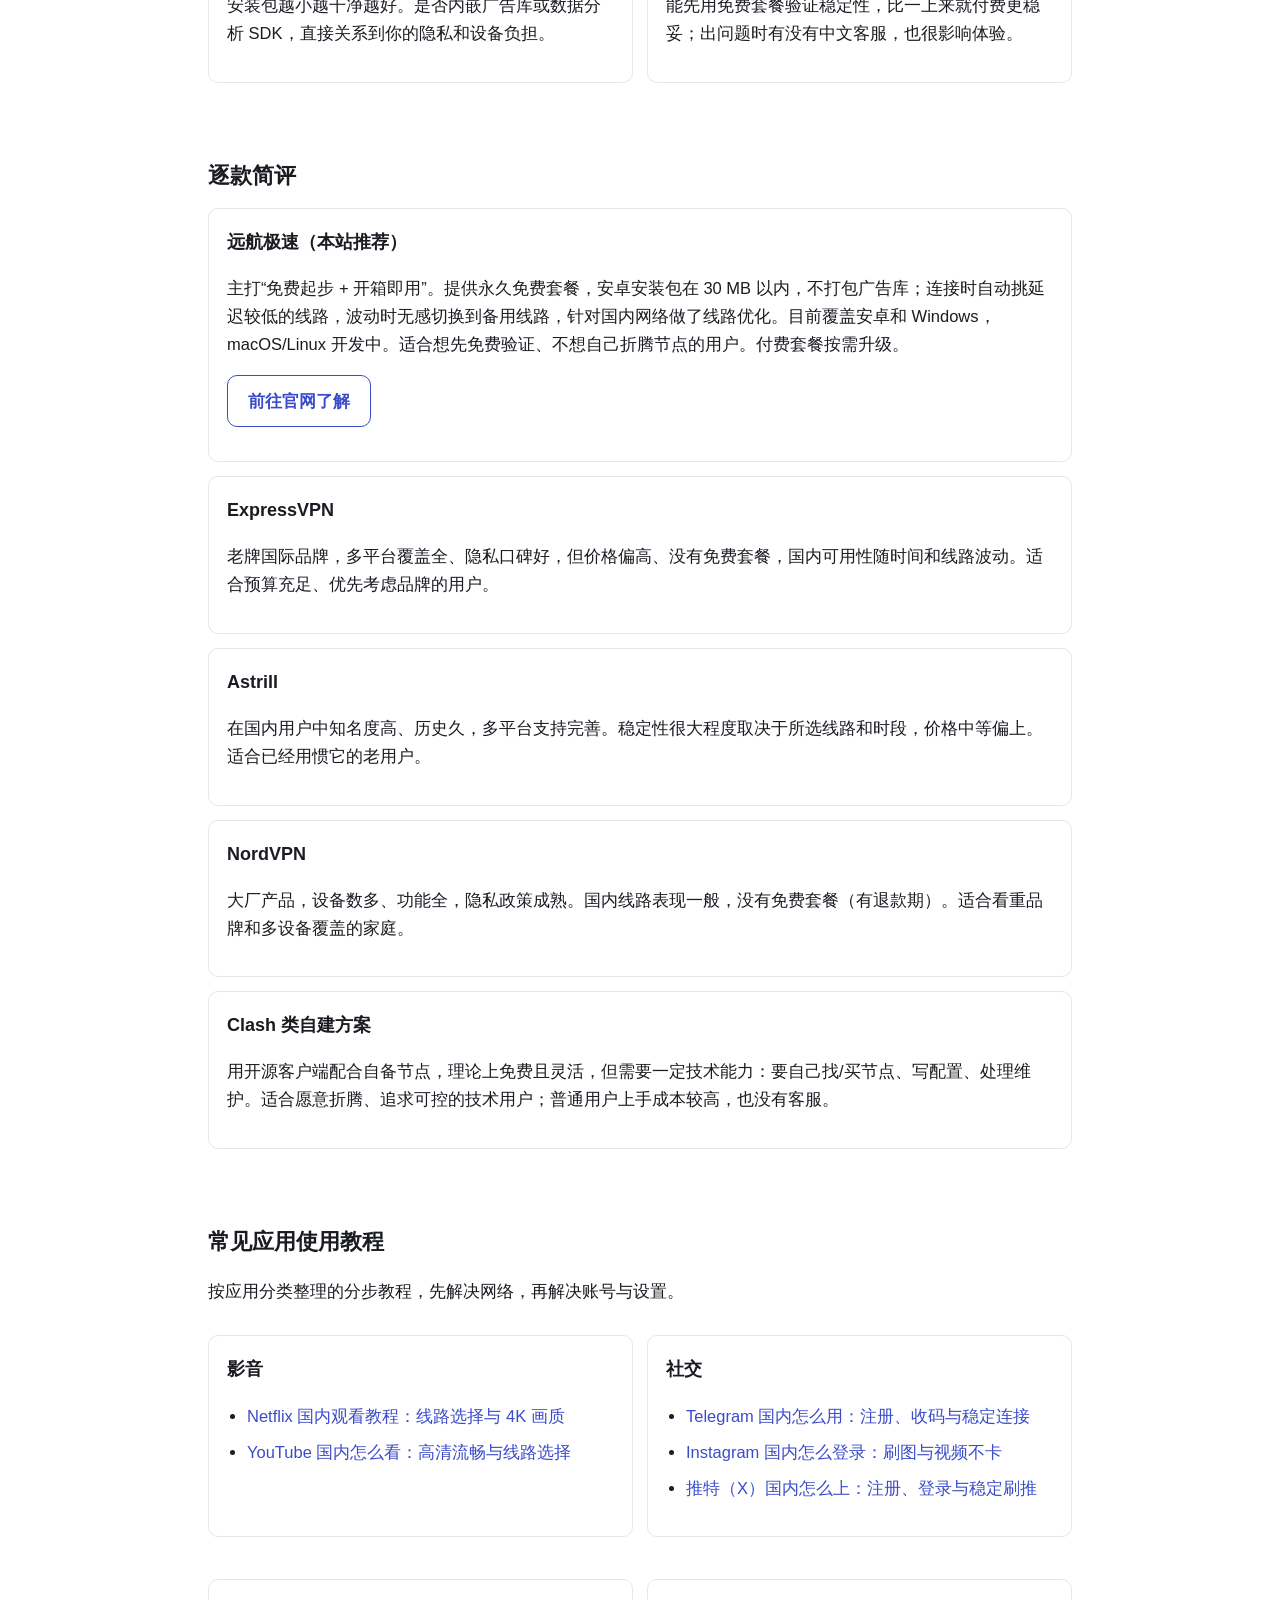
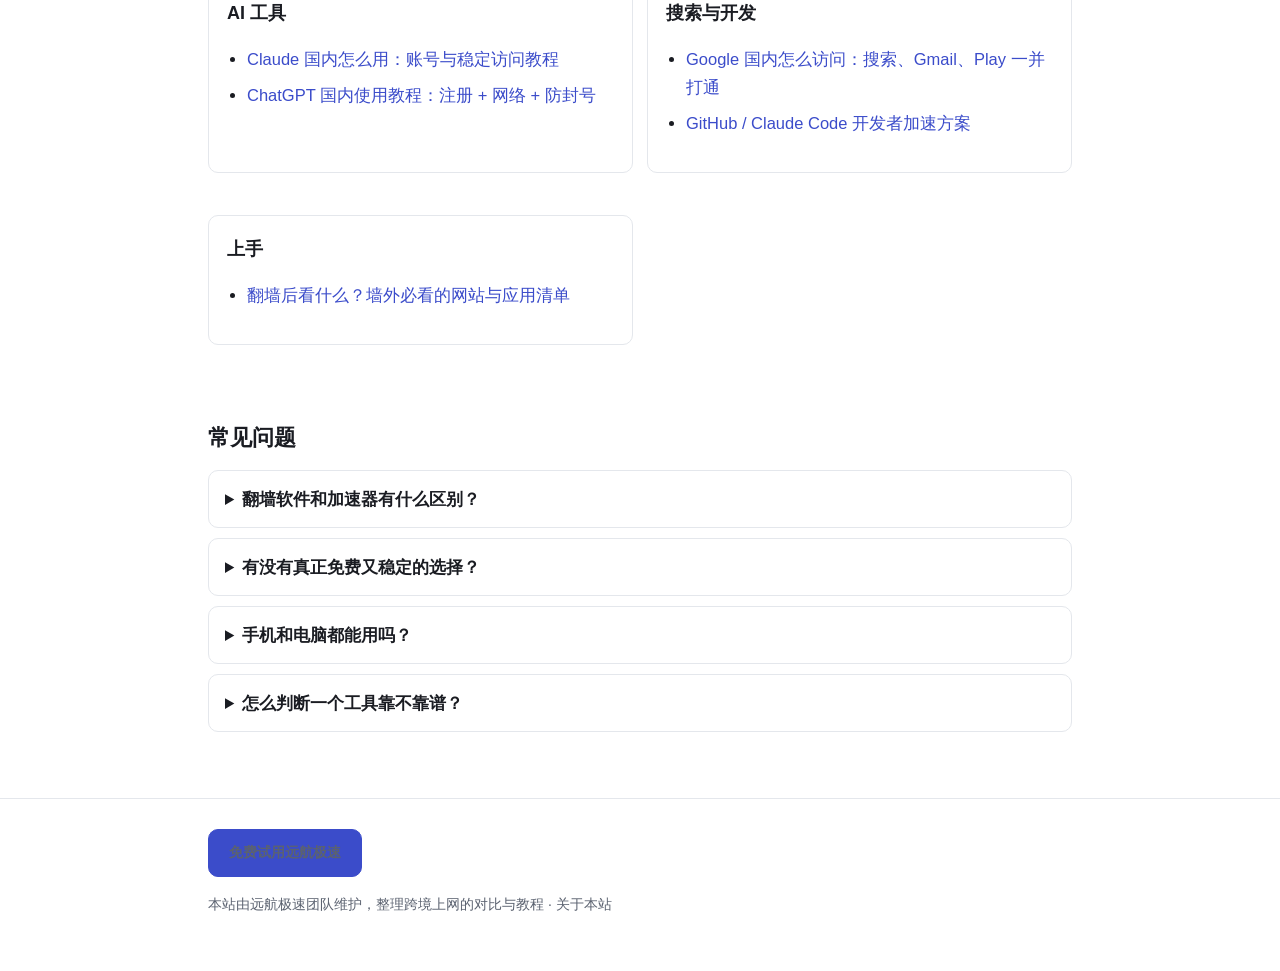
==== commit 5ae151b5: "内容更新：6 页补充可核查来源，新增两节问答式小标题，修正更新日期" ====
--- a/index.html
+++ b/index.html
@@ -44,7 +44,7 @@
   <div class="wrap">
     <span class="name">跨境上网指南</span>
     <nav>
-      <a href="index.html">对比</a>
+      <a href="./">对比</a>
       <a href="#guides">教程</a>
       <a href="about.html">关于</a>
     </nav>
@@ -54,7 +54,7 @@
 <main class="wrap">
   <section class="hero">
     <h1>2026 翻墙软件推荐：稳定好用的海外加速器怎么选</h1>
-    <p class="lead">面对一堆“加速器 / VPN / 科学上网”工具，到底怎么挑？下面按免费额度、稳定性、平台、客户端体积和适用场景，把 5 款常见方案摆在一张表里对比，帮你少走弯路。</p>
+    <p class="lead">面对一堆“加速器 / VPN / 科学上网”工具，到底怎么挑？下面按免费额度、稳定性、平台、客户端体积和适用场景，把 5 款常见方案摆在一张表里对比，帮你少走弯路。据 Android 开发者官方文档，系统通过 VpnService 接口向应用开放隧道能力，应用必须先取得用户显式授权才能建立连接。</p>
     <p class="updated">本页持续更新 · 最近更新：2026 年 7 月</p>
   </section>
 
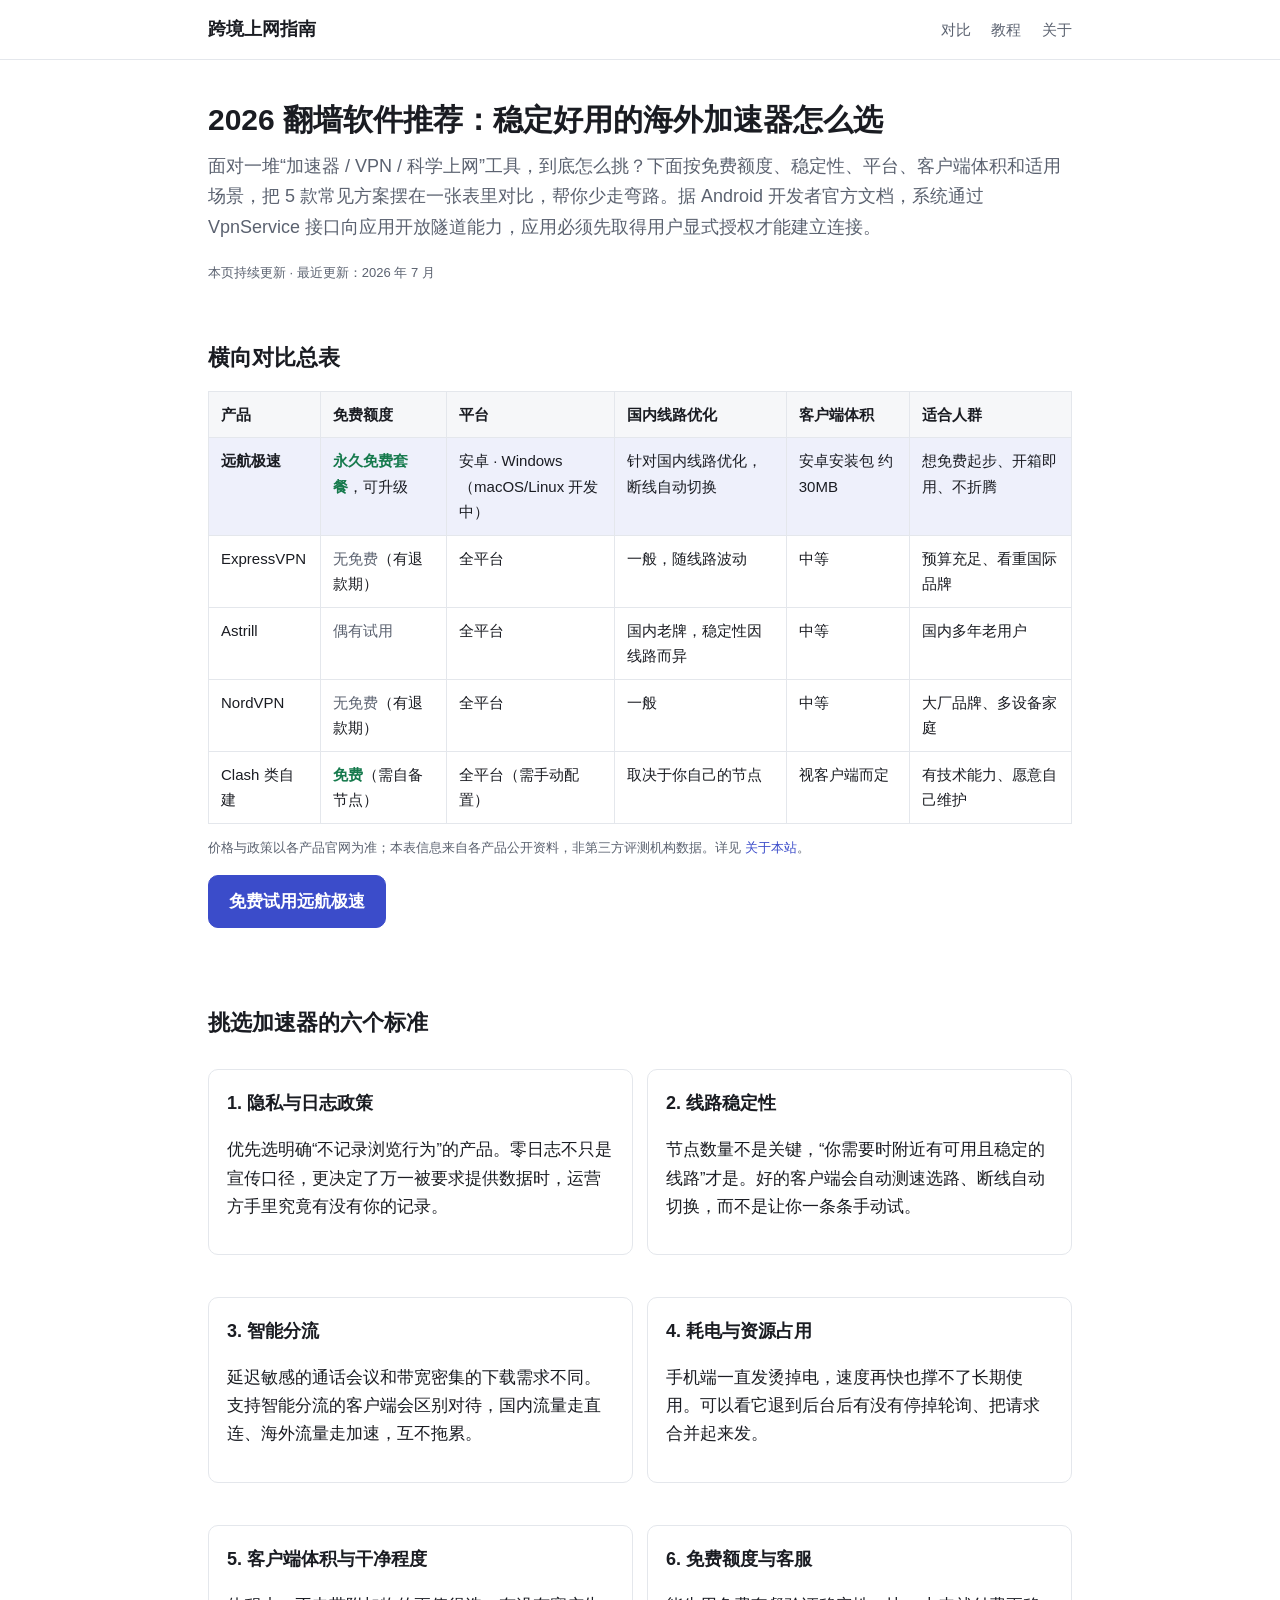
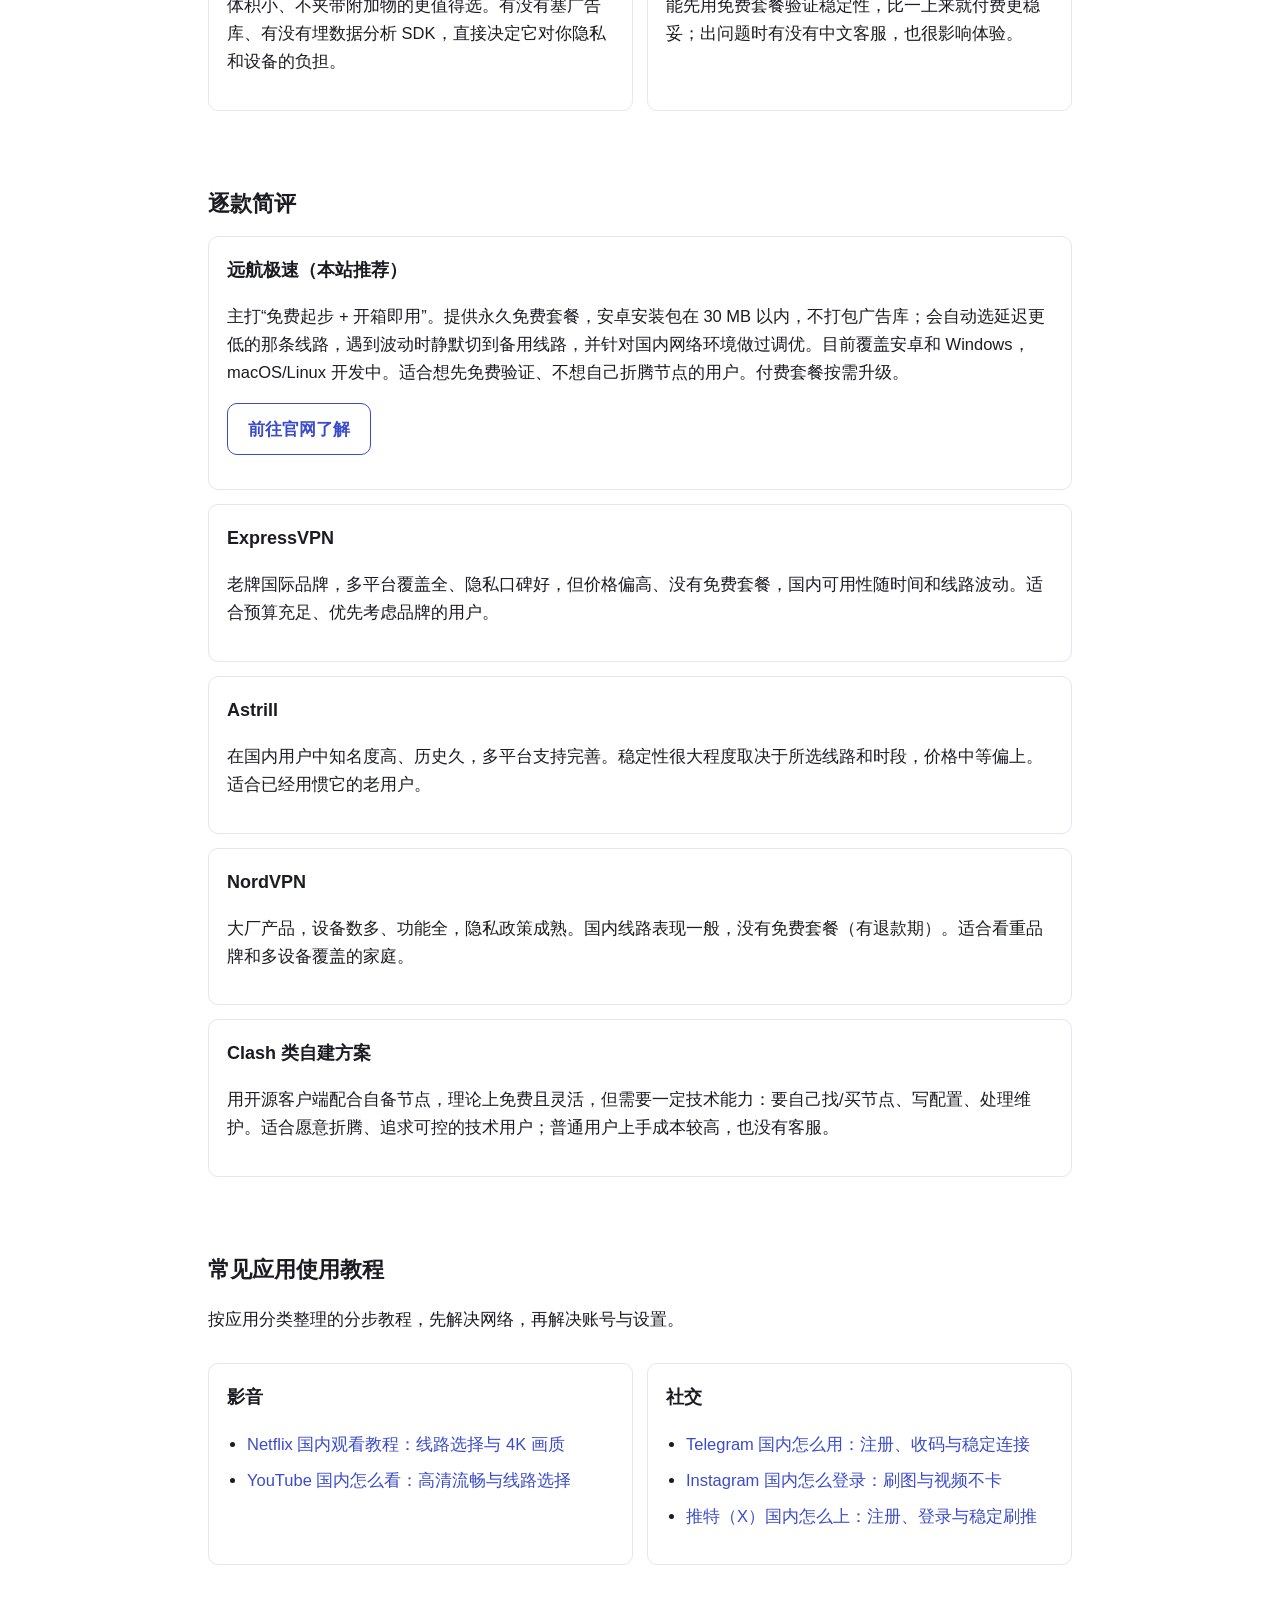
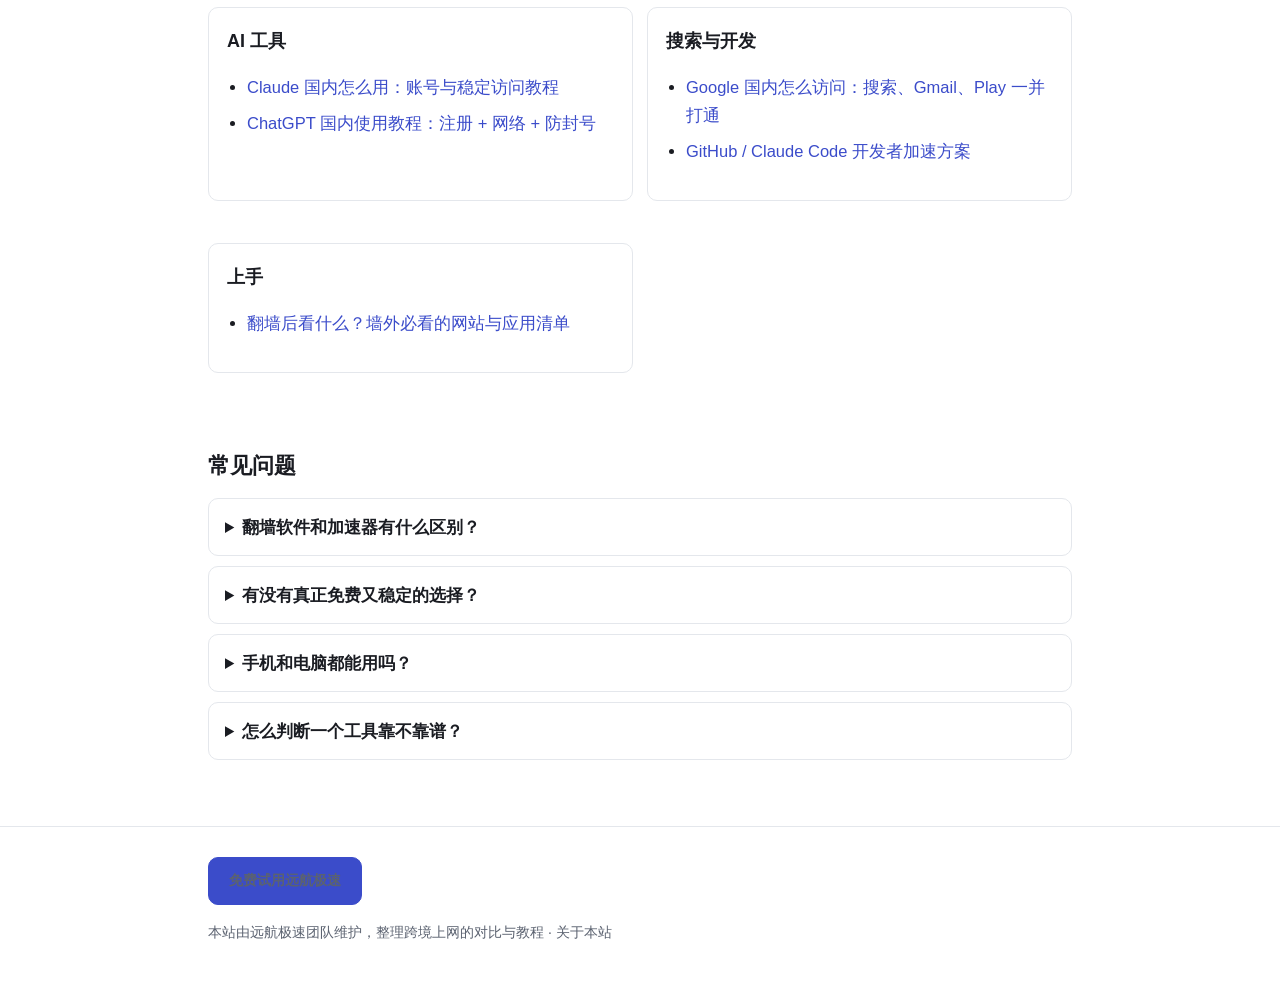
==== commit e59bd4c9: "改写首页与两篇内页的重复段落 首页、github-dev、netflix 三页里有几段话跟站外别处的写法太接近，重读之后按自己的说法重写了一遍， 意思不变，句子重排：段落顺序、举例和句式都换掉，不再是" ====
--- a/index.html
+++ b/index.html
@@ -34,7 +34,7 @@
     { "@type": "Question", "name": "翻墙软件和加速器有什么区别？", "acceptedAnswer": { "@type": "Answer", "text": "两者原理相近，都是把你的网络出口切换到海外，让被限制的网站和应用可以正常访问。国内口语常说“翻墙”，产品多用“海外加速器”的说法，本质是同一件事。" } },
     { "@type": "Question", "name": "有没有真正免费又稳定的选择？", "acceptedAnswer": { "@type": "Answer", "text": "完全免费且长期稳定的很少。较务实的做法是选一个提供永久免费套餐的工具先验证稳定性，再按需升级；纯免费公共节点通常人多、不稳，也有安全风险。" } },
     { "@type": "Question", "name": "手机和电脑都能用吗？", "acceptedAnswer": { "@type": "Answer", "text": "主流工具都支持安卓和 Windows，部分覆盖 macOS、iOS、Linux。华为、荣耀等没有 Google Play 的机型需要用 APK 侧载安装，可参考各家的安装教程。" } },
-    { "@type": "Question", "name": "怎么判断一个工具靠不靠谱？", "acceptedAnswer": { "@type": "Answer", "text": "对照上面的六个标准：隐私是否透明、线路是否稳定、是否智能分流、是否省电、客户端是否干净、是否有免费额度和客服。逐条核对，基本能筛掉华而不实的产品。" } }
+    { "@type": "Question", "name": "怎么判断一个工具靠不靠谱？", "acceptedAnswer": { "@type": "Answer", "text": "把上面六条拿来逐项打勾：隐私说明清不清楚、线路稳不稳、有没有智能分流、耗不耗电、装完干净不干净、有没有免费额度和人工客服。一条条比下来，华而不实的基本就露馅了。" } }
   ]
 }
 </script>
@@ -126,8 +126,8 @@
       <div class="card"><h3>1. 隐私与日志政策</h3><p>优先选明确“不记录浏览行为”的产品。零日志不只是宣传口径，更决定了万一被要求提供数据时，运营方手里究竟有没有你的记录。</p></div>
       <div class="card"><h3>2. 线路稳定性</h3><p>节点数量不是关键，“你需要时附近有可用且稳定的线路”才是。好的客户端会自动测速选路、断线自动切换，而不是让你一条条手动试。</p></div>
       <div class="card"><h3>3. 智能分流</h3><p>延迟敏感的通话会议和带宽密集的下载需求不同。支持智能分流的客户端会区别对待，国内流量走直连、海外流量走加速，互不拖累。</p></div>
-      <div class="card"><h3>4. 耗电与资源占用</h3><p>手机端如果一直发烫费电，再快也难长期用。留意客户端是否在后台暂停轮询、批量处理请求。</p></div>
-      <div class="card"><h3>5. 客户端体积与干净程度</h3><p>安装包越小越干净越好。是否内嵌广告库或数据分析 SDK，直接关系到你的隐私和设备负担。</p></div>
+      <div class="card"><h3>4. 耗电与资源占用</h3><p>手机端一直发烫掉电，速度再快也撑不了长期使用。可以看它退到后台后有没有停掉轮询、把请求合并起来发。</p></div>
+      <div class="card"><h3>5. 客户端体积与干净程度</h3><p>体积小、不夹带附加物的更值得选。有没有塞广告库、有没有埋数据分析 SDK，直接决定它对你隐私和设备的负担。</p></div>
       <div class="card"><h3>6. 免费额度与客服</h3><p>能先用免费套餐验证稳定性，比一上来就付费更稳妥；出问题时有没有中文客服，也很影响体验。</p></div>
     </div>
   </section>
@@ -136,7 +136,7 @@
     <h2>逐款简评</h2>
     <div class="card">
       <h3>远航极速（本站推荐）</h3>
-      <p>主打“免费起步 + 开箱即用”。提供永久免费套餐，安卓安装包在 30 MB 以内，不打包广告库；连接时自动挑延迟较低的线路，波动时无感切换到备用线路，针对国内网络做了线路优化。目前覆盖安卓和 Windows，macOS/Linux 开发中。适合想先免费验证、不想自己折腾节点的用户。付费套餐按需升级。</p>
+      <p>主打“免费起步 + 开箱即用”。提供永久免费套餐，安卓安装包在 30 MB 以内，不打包广告库；会自动选延迟更低的那条线路，遇到波动时静默切到备用线路，并针对国内网络环境做过调优。目前覆盖安卓和 Windows，macOS/Linux 开发中。适合想先免费验证、不想自己折腾节点的用户。付费套餐按需升级。</p>
       <p><a class="btn ghost" href="https://yhfast.top/zh/download/?c=gh-hub" rel="nofollow">前往官网了解</a></p>
     </div>
     <div class="card"><h3>ExpressVPN</h3><p>老牌国际品牌，多平台覆盖全、隐私口碑好，但价格偏高、没有免费套餐，国内可用性随时间和线路波动。适合预算充足、优先考虑品牌的用户。</p></div>
@@ -192,7 +192,7 @@
     <details class="faq"><summary>翻墙软件和加速器有什么区别？</summary><p>两者原理相近，都是把你的网络出口切换到海外，让被限制的网站和应用可以正常访问。国内口语常说“翻墙”，产品多用“海外加速器”的说法，本质是同一件事。</p></details>
     <details class="faq"><summary>有没有真正免费又稳定的选择？</summary><p>完全免费且长期稳定的很少。较务实的做法是选一个提供永久免费套餐的工具先验证稳定性，再按需升级；纯免费公共节点通常人多、不稳，也有安全风险。</p></details>
     <details class="faq"><summary>手机和电脑都能用吗？</summary><p>主流工具都支持安卓和 Windows，部分覆盖 macOS、iOS、Linux。华为、荣耀等没有 Google Play 的机型需要用 APK 侧载安装，可参考各家的安装教程。</p></details>
-    <details class="faq"><summary>怎么判断一个工具靠不靠谱？</summary><p>对照上面的六个标准：隐私是否透明、线路是否稳定、是否智能分流、是否省电、客户端是否干净、是否有免费额度和客服。逐条核对，基本能筛掉华而不实的产品。</p></details>
+    <details class="faq"><summary>怎么判断一个工具靠不靠谱？</summary><p>把上面六条拿来逐项打勾：隐私说明清不清楚、线路稳不稳、有没有智能分流、耗不耗电、装完干净不干净、有没有免费额度和人工客服。一条条比下来，华而不实的基本就露馅了。</p></details>
   </section>
 </main>
 
